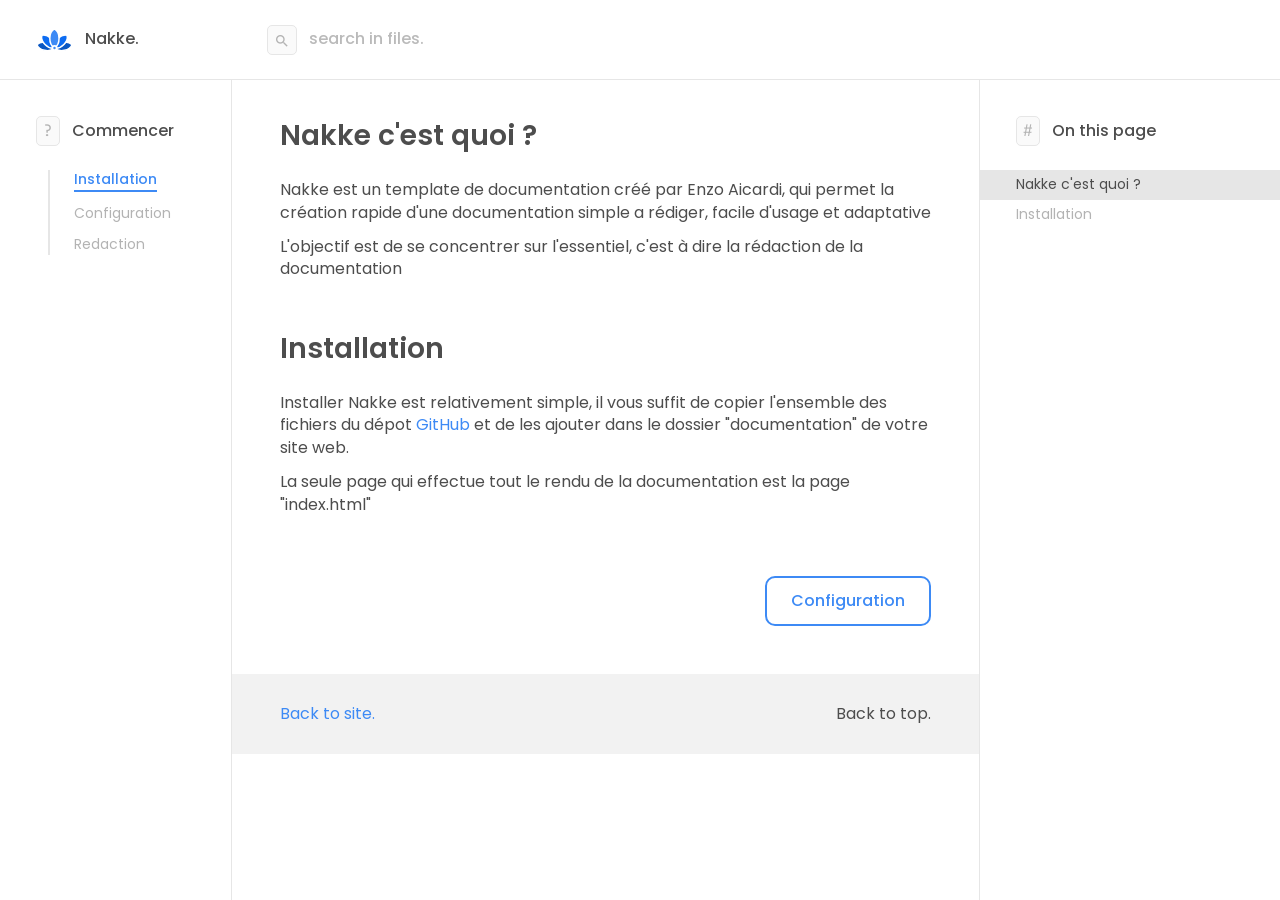
==== index.html @ d15e1415 "commit" ====
<!DOCTYPE html>

<!-- 

    The only things you have to do here is to change the <title>, the <html lang="{mylang}">
    Modify the main colors, and maybe the <footer> <a> href and <p> textContent

    You can use Ctrl (or CMD) + F "change" to find fields to modify

 -->

<html lang="fr">
<head>
    <meta charset="UTF-8">
    <meta http-equiv="X-UA-Compatible" content="IE=edge">
    <meta name="viewport" content="width=device-width, initial-scale=1.0">

    <!-- Change the title -->
    <title>Nakke, the documentation std</title>

    <link rel="icon" type="image/png" href="./favicon.png">
    <link rel="stylesheet" href="./assets/read-only/workspace.css">
    <link rel="stylesheet" href="./assets/workclass.css">
    <link rel="stylesheet" href="./assets/components.css">
    <link rel="stylesheet" href="./assets/styles.css">

    <!-- Change colors here -->
    <style>
        body{
            --change-colors-here: 0;
            /* 
            ** Main colors var - according to UI/UX standards

                --color-60p (this is the 60% main color)
                --color-30p (this is the 30% main color)
                --color-10p (this is the 10% main color)

                Color format

                    If you want your main colors adaptatives :
                        ** Replace {...} by your custom values **
                        --color-60p: hsl({myhue}, {mysaturation}, calc(var(--s) - {mybrightness} * var(--m)));

                    If you don't care about it you can use hex, rgb, ...
            
            ** Grey colors

                --hue (the hue position in css hsl())
                --saturation (the saturation percentage in css hsl())
            */
        }
    </style>

</head>
<body class="ns" style="color:transparent;">

    <!-- Don't touch anything here -->
    <small-dom>

        # Global header
        header.doc-header.mobile.mobile-flex
            div.doc-header-left
                img!.doc-site-logo [src](./logo.svg)
                p.doc-site-title "Nakke."
                
            div.doc-header-right.doc-color-mode
                span.material-icons.v "light_mode"
                span.material-icons "dark_mode"

        # Global main content
        main.doc-page

            # Sidebar navigation
            section.doc-sidebar

                header.desktop
                    img!.doc-site-logo [src](./logo.svg)
                    p.doc-site-title "Nakke."

                nav.content.ns
                    
                    
            # Main content
            section.doc-content

                header
                    div.doc-header-left
                        span.material-icons [data-core-marker] "search"
                        input [type](text) [placeholder](search in files.)

                    div.doc-header-right
                        span.material-icons.mobile "menu"

                div.content.ns


            # Summary navigation
            section.doc-summary

                header.doc-color-mode.desktop
                    span.material-icons.v "light_mode"
                    span.material-icons "dark_mode"

                nav.content.ns
                    
                    div[data-core-catname]
                        p [data-core-marker] "#"
                        p "On this page"

                    div.summary
                    

        # Global footer
        footer.doc-footer
        

    </small-dom>

<script src="./assets/read-only/workspace.js"></script>
<script src="./assets/smallDom.js"></script>
<script src="./assets/crimson.js"></script>
<script>
    smallDomReplace();
    document.body.removeAttribute('style');

    // You can change the footer text content and link but do not touch the structure
    var footer = '<footer><a href="">Back to site.</a><p>Back to top.</p></footer>';
</script>

<script src="./assets/scoreIt.js"></script>
<script src="./assets/nakke.js"></script>

</body>
</html>
---- assets/read-only/workspace.css ----
/* 
*   WORKSPACE.CSS
*   It is a file that contains a set of instructions to avoid css quirks and allow a faster and more reliable project start.
*   No edit needed !
*/

html{
    font-size: 62.5%;
    font-weight: normal;
    -webkit-tap-highlight-color: transparent;
    -webkit-text-size-adjust: 100%;
    overflow-wrap: break-word;
    --color-link: inherit;
}

body{
    font-size: 1.6rem;
    line-height: 1;
}

*,
*::before,
*::after{
    outline: none;

    min-width: 0;
    min-height: 0;

    margin: 0;
    padding: 0;

    box-sizing: border-box;

    font-weight: inherit;
    font-size: inherit;
    text-decoration: none;
}

ol,
ul,
li{
    list-style: none;
}

img{
    border-style: none;
}

table{
    border-collapse: collapse;
    border-spacing: 0;
}

a,
a:visited,
a:active{
    /* 
    *   default value is "inherit"
    *   change this value inside an element to affect (a:active:visited) color
    */
    color: var(--color-link);
}

pre,
code,
kbd,
samp {
    font-family: monospace;
    font-size: 1em;
}

pre{
    white-space: pre-wrap;
    line-height: normal;
    overflow: auto;
}

template{
    display: none;
}

.none{
    display: none !important;
}

.hidden{
    visibility: hidden !important;
}

/* input style corrections */

button,
input,
select,
textarea {
    border: none;
    background-color: transparent;

    color: inherit;
    font-family: inherit;
    font-size: inherit;
    line-height: inherit;
    letter-spacing: inherit;
    text-transform: none;
    vertical-align: middle;
}

[type="search"] {
    -webkit-appearance: textfield;
}

::-webkit-input-placeholder {
    color: inherit;
    opacity: 0.54;
}

::-webkit-inner-spin-button,
::-webkit-outer-spin-button {
    height: auto;
}

::-webkit-search-decoration {
    -webkit-appearance: none;
}

::-webkit-file-upload-button {
    -webkit-appearance: button;
    font: inherit;
}

/* no-scroll-bar class */

.ns::-webkit-scrollbar {
    display: none; /* Chrome, Safari, Opera */
}

.ns {
    -ms-overflow-style: none;  /* IE and Edge */
    scrollbar-width: none;  /* Firefox */
}

/* 

    # Flex-grid

    <container class="flex-grid row">

        <element></element>
        <element></element>
        <element></element>
        <element></element>

        <element class="empty"></element> -> n = (max element per row/col) - 1
        <element class="empty"></element>

    </container>

    # Grid

    container{
        display: grid;
        grid-template-columns: repeat(auto-fit, minmax((element-width)px, 1fr));
        grid-auto-rows: (height)px;
    }

*/

.flex-grid{
    display: flex;
    flex-wrap: wrap;
    align-content: flex-start;
}

.flex-grid.col{
    flex-direction: column;
}

    .flex-grid .empty{
        visibility: hidden !important;
        padding: 0 !important;
        border: none !important;
    }

    .flex-grid.row .empty{
        height: 0 !important;
        min-height: 0 !important;
        
        margin-top: 0 !important;
        margin-bottom: 0 !important;
    }
    
    .flex-grid.col .empty{
        width: 0 !important;
        min-width: 0 !important;

        margin-left: 0 !important;
        margin-right: 0 !important;
    }
---- assets/workclass.css ----
/* 
*   WORKSPACE.CSS
*   It's a file that contains a set of selectors to interact with your components and variables to set your defaults in the right way.
*   You should overwrite this file -> fixed values & -> variable values (--xxxx-base) !
*/

@import url("https://fonts.googleapis.com/icon?family=Material+Icons|Material+Icons+Outlined");

body{

    /* 
    *  Fixed values
    */

    /* default colors (p, h, placeholder, ...) */
    --hue: 0;
    --saturation: 0%;
    --opacity: 1;

    /*
    *  Color modes
    *  Light: s = 0% | m = -1
    *  Dark: s = between 100% and 200% | m = 1
    */
    --s: 0%;
    --m: -1;

    --color-00: hsla(var(--hue), var(--saturation), calc(var(--s) - 0% * var(--m)),   var(--opacity));
    --color-01: hsla(var(--hue), var(--saturation), calc(var(--s) - 10% * var(--m)),  var(--opacity));
    --color-02: hsla(var(--hue), var(--saturation), calc(var(--s) - 20% * var(--m)),  var(--opacity));
    --color-03: hsla(var(--hue), var(--saturation), calc(var(--s) - 30% * var(--m)),  var(--opacity));
    --color-05: hsla(var(--hue), var(--saturation), calc(var(--s) - 50% * var(--m)),  var(--opacity));
    --color-07: hsla(var(--hue), var(--saturation), calc(var(--s) - 70% * var(--m)),  var(--opacity));
    --color-08: hsla(var(--hue), var(--saturation), calc(var(--s) - 80% * var(--m)),  var(--opacity));
    --color-09: hsla(var(--hue), var(--saturation), calc(var(--s) - 90% * var(--m)),  var(--opacity));
    --color-1:  hsla(var(--hue), var(--saturation), calc(var(--s) - 100% * var(--m)), var(--opacity));
    
    /* 
    *  colors (h, background, border, ...)
    *  prefer hsla() or rgba() format with :
    *  - var(--hue) or custom hue
    *  - custom saturation
    *  - calc(var(--s) - <brightness value%> * var(--m))
    *  - var(--opacity)
    *  you can change --opacity later in elements instead of opacity property
    */
    --color-60p: hsl(var(--hue), 90%, calc(var(--s) - 60% * var(--m)));
    --color-30p: hsl(var(--hue), 90%, calc(var(--s) - 80% * var(--m)));
    --color-10p: hsl(var(--hue), 90%, calc(var(--s) - 90% * var(--m)));

    --color-true:  green;
    --color-false: red;
    --color-null:  blue;

    /* change this value inside an element to affect (a:active:visited) color  */
    --color-link: inherit;

    /* font (p, h, ...) */
    --font-default:  Arial, Helvetica, sans-serif;
    --font-mono:     monospace;
    
    --font-main:     var(--font-default);
    --font-title:    var(--font-default);

    --font-thin:     300;
    --font-regular:  400;
    --font-medium:   500;
    --font-semibold: 600;
    --font-bold:     700;

    /* minmax sizes */
    --minmax-small:  100px;
    --minmax-normal: 300px;
    --minmax-medium: 400px;
    --minmax-large:  700px;

    /* 
    *  Variable values
    */

    /* base variable for all dimensions */
    --base: 1;

    /* [variable] text font size */
    --text-base:     calc(var(--base) * 1rem);
    --text-small:    calc(var(--text-base) * 1.4);
    --text-normal:   calc(var(--text-base) * 1.6);
    --text-medium:   calc(var(--text-base) * 1.8);
    
    /* [variable] title font size */
    --title-base:    calc(var(--base) * 1rem);
    --title-h1:      calc(var(--title-base) * 2.8);
    --title-h2:      calc(var(--title-base) * 2.8);
    --title-h3:      calc(var(--title-base) * 2.4);
    --title-h4:      calc(var(--title-base) * 2);

    /* [variable] radius (border-radius, ...) */
    --radius-base:   calc(var(--base) * 1px);
    --radius-small:  calc(var(--radius-base) * 5);
    --radius-normal: calc(var(--radius-base) * 10);
    --radius-medium: calc(var(--radius-base) * 15);
    --radius-large:  calc(var(--radius-base) * 20);
    --radius-round:  50%;

    /* [variable] heights and width */
    --size-base:     calc(var(--base) * 1px);
    --size-small:    calc(var(--size-base) * 30);
    --size-normal:   calc(var(--size-base) * 50);
    --size-medium:   calc(var(--size-base) * 80);
    --size-large:    calc(var(--size-base) * 120);

    /* [variable] gaps (padding, margin, gap, ...) */
    --gap-base:      calc(var(--base) * 1px);
    --gap-small:     calc(var(--gap-base) * 5);
    --gap-normal:    calc(var(--gap-base) * 10);
    --gap-medium:    calc(var(--gap-base) * 20);
    --gap-large:     calc(var(--gap-base) * 30);
    --gap-mega:     calc(var(--gap-base) * 40);

    font-family: var(--font-default);

}

body.dark_mode{
    --s: 115%;
    --m: 1;
}

body.black_mode{
    --s: 100%;
    --m: 1;
}

body.grey_mode{
    --s: 130%;
    --m: 1;
}

/* titles & text */

*{
    /* this can affect materials-icons */
    line-height: 1.4;
}

.material-icons,
.material-icons-outlined,
.material-icons-round,
.material-icons-sharp,
.material-icons-two-one{
    line-height: normal;
}

h1, h2, h3, h4{
    font-family: var(--font-main);
}

/* 
*   components
*
*   > exemples :
*   [data-core-button]{ ... }
*   [data-core-button="2"]{ ... } variation
*   [data-core-button="3"]{ ... } variation
*/
---- assets/components.css ----
@import url('https://fonts.googleapis.com/css2?family=JetBrains+Mono:wght@400;500;600&family=Poppins:wght@400;500;600&display=swap');

body{
    --hue: 215;
    --gap-base: 1.2px;
    --minmax-small: 200px;
    --minmax-normal: 300px;

    --color-095: hsl(var(--hue), 0%, calc(var(--s) - 95% * var(--m)));
    --color-098: hsl(var(--hue), 0%, calc(var(--s) - 98% * var(--m)));

    --font-default:  "Poppins", Arial, Helvetica, sans-serif;
    --font-mono:     "JetBrains Mono", monospace;

    color: var(--color-03);
}

/* TITLES */

h1, h2, h3, h4{
    font-weight: var(--font-semibold);
    position: relative;
}

h1:hover::before,
h2:hover::before,
h3:hover::before,
h4:hover::before{
    content: "#";

    color: var(--color-30p);
    font-weight: var(--font-regular);

    position: absolute;
    left: calc(-1 * var(--size-small));
}

h1{font-size: var(--title-h1);}
h2{font-size: var(--title-h2);}
h3{font-size: var(--title-h3);}
h4{font-size: var(--title-h4);}

h5{
    font-size: var(--text-small);
    font-weight: var(--font-medium);
}

/* BUTTONS AND MARKER */

[data-core-button]{
    cursor: pointer;
    display: flex;
    align-items: center;
    justify-content: center;

    height: var(--size-normal);
    padding: 0 var(--gap-medium);

    color: var(--color-1);
    --color-link: var(--color-1);
    font-size: var(--text-normal);
    font-weight: var(--font-medium);

    background-color: var(--color-60p);
    border-radius: var(--radius-normal);
}

[data-core-button="border"]{
    color: var(--color-60p);
    --color-link: var(--color-60p);

    border: 2px solid var(--color-60p);
    background-color: transparent;
}

[data-core-marker]{
    display: inline-block;
    height: var(--size-small);
    padding: 0 var(--gap-small);
    
    line-height: calc(var(--size-small) - 2px);
    font-family: var(--font-mono);
    font-size: var(--text-normal);
    font-weight: var(--font-regular);
    color: var(--color-07);

    border: 1px solid var(--color-09);
    border-radius: var(--radius-small);
    background-color: var(--color-098);
}

[data-core-marker].material-icons{
    line-height: var(--size-small);
    font-family: 'Material Icons';
}

[data-core-marker="code"]{
    color: var(--color-30p);
}

/* CATEGORIES */

[data-core-catname]{
    display: flex;
    align-items: center;
    gap: var(--gap-normal);

    font-weight: var(--font-medium);
}

/* CODEBOX AND BLOCK */

.doc-code-box{
    max-width: 100%;
    padding: 0;
    border-radius: var(--radius-normal);
    border: 1px solid var(--color-07);

    overflow: hidden;
}

    .doc-code-box header{
        display: flex;
        align-items: center;
        gap: var(--gap-normal);

        height: var(--size-normal);
        padding: 0 var(--gap-normal);

        border-bottom: 1px solid var(--color-07);
    }

        .doc-code-box header > *{
            flex: none;
        }
        .doc-code-box header > h5{
            flex: 1 1 auto;
        }

        .doc-code-box > header span{
            user-select: none;
            cursor: pointer;
            position: relative;
        }
        .doc-code-box > header span.v{
            color: var(--color-60p);
        }

/* code box */

.doc-box{
    width: 100%;
    display: flex;
    align-items: stretch;
}

    .doc-box > *{
        width: 100px;
    }

.doc-table{
    flex: 1 1 auto;
    height: auto;
    
    display: flex;
    align-items: stretch;
}

    .doc-table > *{
        padding: var(--gap-normal) 0;
    }

.doc-table-col1{
    user-select: none;
    flex: none;
    width: 60px;

    border-collapse: collapse;
    table-layout: fixed;
    background-color: var(--color-09);
}

.doc-table-col2{
    cursor: text;
    flex: 1 1 auto;
    overflow-x: auto;
    overflow-y: hidden;

    background-color: var(--color-098);
}

    .doc-table-col-block{
        display: flex;
        flex-direction: column;
        align-items: stretch;

        width: max-content;
        min-width: 100%;
    }

    .doc-table p{
        flex: none;
        display: flex;
        align-items: center;

        height: var(--size-small);
        padding: 0 var(--gap-medium);

        font-weight: var(--font-medium);
        font-family: var(--font-mono);
        font-size: var(--text-small);
    }
    
    .doc-table-col1 p{
        display: flex;
        justify-content: flex-end;
    }
    .doc-table-col2 p{
        overflow: hidden;
        white-space: pre;
        color: var(--color-60p);
        font-weight: var(--font-regular);
    }

    .doc-table-col2 p:hover{
        background-color: var(--color-095);
    }
    

.doc-code-box .doc-code-test{
    flex: 0.5 1 auto;
    width: 100px;

    border-left: 1px solid var(--color-07);
    overflow: hidden;
}
---- assets/styles.css ----
/* body */
body{
    height: 100vh;
    width: 100%;

    display: flex;
    flex-direction: column;

    background-color: var(--color-1);
}

    body > *{
        flex: none;
    }

.mobile{
    display: none !important;
}

/* Medias Queries */

@media screen and (max-width: 1200px) {
    body{
        --gap-base: 1px;
    }
}

@media screen and (max-width: 1000px) {
    section.doc-content .content{
        border-left: none;
        border-right: none;
    }

    body .doc-sidebar{
        --width: 52vw;
        left: calc(-1* var(--width));
        border-right: 1px solid var(--color-09);
    }
    body .doc-summary{
        --width: 48vw;
        right: calc(-1* var(--width));
        border-left: 1px solid var(--color-09);
    }

    body .doc-summary,
    body .doc-sidebar{
        --top: var(--size-medium);
        position: absolute;
        top: var(--top);
        z-index: 10;

        height: calc(100vh - var(--top));
        width: var(--width);
        min-width: var(--width);
        max-width: var(--width);

        background-color: var(--color-1);
        transition: left 600ms cubic-bezier(0.215, 0.61, 0.355, 1), right 600ms cubic-bezier(0.215, 0.61, 0.355, 1);
    }

    .desktop{
        display: none !important;
    }
    .mobile{
        display: block !important;
    }
    .mobile-flex{
        display: flex !important;
    }
}

@media screen and (max-width: 600px),
       screen and (max-height: 600px) {
    body{
        --size-base: 0.7px;
        --size-small: 30px;
        --size-normal: 50px;
        --title-base: 0.8rem;
    }
}

@media screen and (max-height: 400px) {
    body{
        --size-base: 0.6px;
    }
}

@media screen and (max-width: 450px) {
    body{
        --gap-small: 6px;
        --gap-normal: 10px;
        --gap-base: 0.6px;
    }
}


/* body header and footer */
body > header{
    width: 100%;
    height: var(--size-medium);
    padding: 0 var(--gap-large);

    border-bottom: 1px solid var(--color-09);

    display: flex;
    align-items: center;
    justify-content: space-between;
}

    body > header > *{
        flex: none;
        display: flex;
        align-items: center;
        gap: var(--gap-normal);
    }

    .doc-site-title{
        font-weight: var(--font-medium);
    }

    .doc-site-logo{
        height: 24px;
    }

    .doc-color-mode span{
        cursor: pointer;
    }

    .dark_mode .doc-color-mode span:last-child,
    .doc-color-mode span:first-child{
        color: var(--color-60p);
    }

    .dark_mode .doc-color-mode span:first-child{
        color: var(--color-03);
    }

body > footer{
    height: 0;
}

/* main content */

main.doc-page{
    position: relative;
    flex: 1 1 auto;
    width: 100%;

    display: flex;
    flex-direction: row;

    --border: 1px solid var(--color-09);
    overflow: hidden;
}

    .doc-page > *{
        flex: none;
        height: 100%;
        min-width: var(--minmax-small);

        display: flex;
        flex-direction: column;
        align-items: stretch;
        overflow: hidden;
    }

        .doc-page > * > header{
            height: var(--size-medium);
            padding: 0 var(--gap-large);

            display: flex;
            align-items: center;
            gap: var(--gap-normal);

            border-bottom: var(--border);
        }

        .doc-page > * > header img{
            height: 24px;
        }

        .doc-page > * > *{
            flex: none;
        }

        .doc-page > * > .content{
            flex: 1 1 auto;
            height: 100%;
            padding: var(--gap-large) 0;

            overflow: auto;
        }

            .doc-page > * > .content > *{
                flex: 1 1 auto;
                margin-left: var(--gap-large);
                margin-right: var(--gap-large);
            }

    /* sidebar */

    .doc-sidebar{
        max-width: var(--minmax-normal);
    }

        .doc-sidebar .content{
            display: flex;
            flex-direction: column;
            gap: var(--gap-large);
        }

            .doc-sidebar .content > *{
                flex: none;
            }

            .cat-content{
                cursor: pointer;

                display: flex;
                flex-direction: column;
                gap: var(--gap-normal);

                margin-left: var(--gap-normal);
                margin-top: var(--gap-medium);
                border-left: 2px solid var(--color-09);

                padding: 0 var(--gap-medium);

                font-size: var(--text-small);
                --color-link: var(--color-07);
            }

                .cat-content a{
                    width: auto;
                    max-width: max-content;
                }

                .cat-content a:hover{
                    --color-link: var(--color-30p);
                }

                .cat-content a.v{
                    --color-link: var(--color-60p);
                    font-weight: var(--font-medium);
                    border-bottom: 2px solid var(--color-60p);
                }

    /* content */

    .doc-content{
        flex: 1 1 auto;
    }

    .doc-content > header{
        justify-content: space-between;
    }

        .doc-content > header span{
            cursor: pointer;
        }

        .doc-content > header > div{
            flex: none;
            display: flex;
            align-items: center;
            gap: var(--gap-normal);
        }

        .doc-content > header .doc-header-left{
            flex: 1 1 auto;
        }

        .doc-content > header input{
            flex: 1 1 auto;
        }

            .doc-content > header input::placeholder{
                font-weight: var(--font-medium);
                color: var(--color-05);
            }

        .doc-content .content{
            border-left: var(--border);
            border-right: var(--border);
            padding-bottom: 0;

            display: flex;
            flex-direction: column;
            gap: var(--gap-normal);
        }

            .doc-content .content > *{
                flex: none;
                margin-left: var(--gap-mega);
                margin-right: var(--gap-mega);
            }

                .doc-content .doc-code-box{
                    margin-top: var(--gap-normal);
                    margin-bottom: var(--gap-normal);
                }
                
                .doc-content h1 {margin-bottom: var(--gap-normal);}
                .doc-content h2,
                .doc-content h3,
                .doc-content h4
                {
                    margin-top: var(--gap-large);
                    margin-bottom: var(--gap-normal);
                }

                .doc-content a{
                    --color-link: var(--color-60p);
                }

        .doc-content ul li,
        .doc-content ol li{
            list-style-position: inside;
            list-style-type: disc;
        }

        .doc-content ul ul,
        .doc-content ul ol,
        .doc-content ol ul,
        .doc-content ol ol{
            padding-left: var(--gap-medium);
        }

        .doc-content .content img{
            margin-top: var(--gap-medium);
            margin-bottom: var(--gap-medium);

            /* width: max-content; */
            max-width: calc(100% - var(--gap-mega) * 2);
            max-height: calc(var(--size-large) * 5);

            border-radius: var(--radius-small);
        }

    .doc-content-nav{
        display: flex;
        justify-content: space-between;
        align-items: center;

        margin-top: var(--gap-mega);
    }

        .doc-content-nav [data-core-button]{
            --color-link: var(--color-1);
        }
        .doc-content-nav [data-core-button="border"]{
            --color-link: var(--color-60p);
        }

    .doc-content .content > footer{
        display: flex;
        justify-content: space-between;
        align-items: center;

        height: var(--size-medium);
        margin: 0;
        margin-top: var(--gap-large);
        padding: 0 var(--gap-mega);

        background-color: var(--color-095);
    }

        .doc-content .content > footer > *{
            cursor: pointer;
        }

    .doc-content .content > [data-align="left"]{ align-self: flex-start; }
    .doc-content .content > [data-align="center"]{ align-self: center; }
    .doc-content .content > [data-align="right"]{ align-self: flex-end; }

    /* search */

    .doc-content .doc-search{
        cursor: pointer;
        display: flex;
        flex-direction: column;
        gap: var(--gap-normal);
        margin-top: var(--gap-medium);
    }

        .doc-search:hover .doc-search-desc{
            background-color: var(--color-095);
        }

        .doc-content .doc-search header{
            display: flex;
            align-items: center;
            gap: var(--gap-normal);
            padding: 0 var(--gap-normal);
        }

            .doc-search header h5{
                font-size: var(--font-normal);
                font-weight: var(--font-semibold);
            }

        .doc-content .doc-search-desc{
            padding: var(--gap-normal);
            max-width: var(--minmax-medium);
            border-radius: var(--radius-normal);
            border: 1px solid var(--color-07);
        }

        .doc-search mark{
            padding: 0 var(--gap-small);
            background-color: var(--color-10p);
            color: inherit;
        }

    /* summary */

    .doc-summary{
        max-width: var(--minmax-normal);
    }

        .doc-summary > header{
            justify-content: flex-end;
        }

        .doc-summary .summary{
            user-select: none;
            cursor: pointer;
            display: flex;
            flex-direction: column;

            margin: 0;
            margin-top: var(--gap-medium);
        }

            .doc-summary .summary > *{
                flex: none;
            }

            .doc-summary a{
                display: flex;
                align-items: center;

                min-height: var(--size-small);
                padding: 0 var(--gap-large);
                font-size: var(--text-small);
                --color-link: var(--color-07);
            }

            .doc-summary a:hover{
                background-color: var(--color-095);
            }

            .doc-summary a.v{
                --color-link: var(--color-03);
                background-color: var(--color-09);
                /* font-weight: var(--font-medium); */
            }

            .doc-summary .h3{
                padding-left: calc(var(--gap-large) + var(--gap-normal));
            }
            .doc-summary .h4{
                padding-left: calc(var(--gap-large) + var(--gap-normal) * 2);
            }
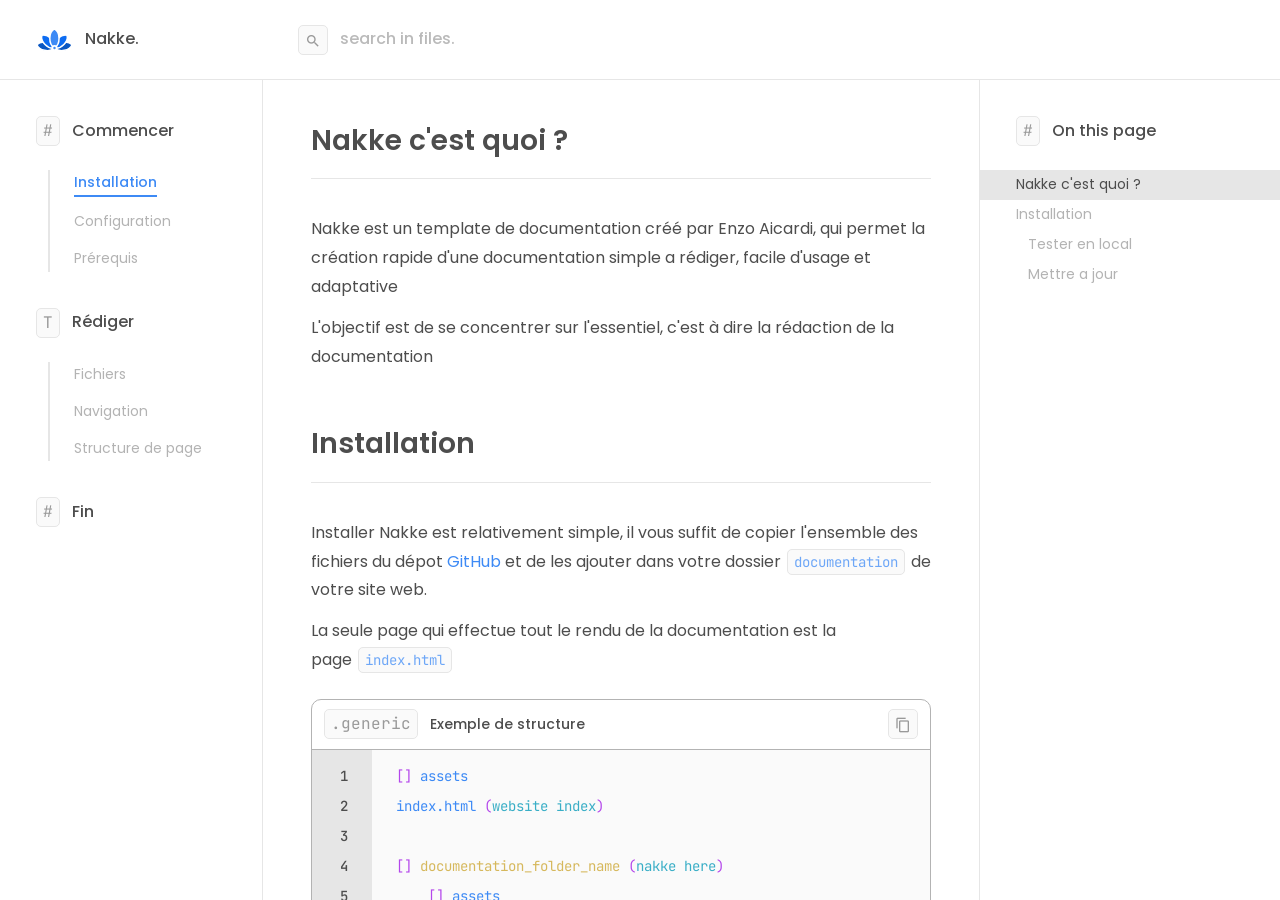
==== commit ba31542e: "documentation remplie" ====
--- a/index.html
+++ b/index.html
@@ -5,7 +5,7 @@
     The only things you have to do here is to change the <title>, the <html lang="{mylang}">
     Modify the main colors, and maybe the <footer> <a> href and <p> textContent
 
-    You can use Ctrl (or CMD) + F "change" to find fields to modify
+    You can use Ctrl (or CMD) + F "change" to find fields to modify 
 
  -->
 
@@ -23,6 +23,7 @@
     <link rel="stylesheet" href="./assets/workclass.css">
     <link rel="stylesheet" href="./assets/components.css">
     <link rel="stylesheet" href="./assets/styles.css">
+    <link rel="stylesheet" href="./assets/code.css">
 
     <!-- Change colors here -->
     <style>
@@ -57,8 +58,10 @@
     <!-- Don't touch anything here -->
     <small-dom>
 
+        div.doc-loader [data-load](0)
+
         # Global header
-        header.doc-header.mobile.mobile-flex
+        header.doc-header.mobile.mobile-flex [translate](no)
             div.doc-header-left
                 img!.doc-site-logo [src](./logo.svg)
                 p.doc-site-title "Nakke."
@@ -73,7 +76,7 @@
             # Sidebar navigation
             section.doc-sidebar
 
-                header.desktop
+                header.desktop [translate](no)
                     img!.doc-site-logo [src](./logo.svg)
                     p.doc-site-title "Nakke."
 
@@ -85,7 +88,7 @@
 
                 header
                     div.doc-header-left
-                        span.material-icons [data-core-marker] "search"
+                        code.material-icons [data-core-marker] "search"
                         input [type](text) [placeholder](search in files.)
 
                     div.doc-header-right
@@ -97,7 +100,7 @@
             # Summary navigation
             section.doc-summary
 
-                header.doc-color-mode.desktop
+                header.doc-color-mode.desktop [translate](no)
                     span.material-icons.v "light_mode"
                     span.material-icons "dark_mode"
 
@@ -117,8 +120,8 @@
     </small-dom>
 
 <script src="./assets/read-only/workspace.js"></script>
-<script src="./assets/smallDom.js"></script>
-<script src="./assets/crimson.js"></script>
+<script src="./assets/read-only/smallDom.js"></script>
+<script src="./assets/read-only/crimson.js"></script>
 <script>
     smallDomReplace();
     document.body.removeAttribute('style');
@@ -127,8 +130,8 @@
     var footer = '<footer><a href="">Back to site.</a><p>Back to top.</p></footer>';
 </script>
 
-<script src="./assets/scoreIt.js"></script>
-<script src="./assets/nakke.js"></script>
+<script src="./assets/read-only/scoreIt.js"></script>
+<script src="./assets/read-only/nakke.js"></script>
 
 </body>
 </html>
--- a/assets/workclass.css
+++ b/assets/workclass.css
@@ -30,6 +30,7 @@
     --color-02: hsla(var(--hue), var(--saturation), calc(var(--s) - 20% * var(--m)),  var(--opacity));
     --color-03: hsla(var(--hue), var(--saturation), calc(var(--s) - 30% * var(--m)),  var(--opacity));
     --color-05: hsla(var(--hue), var(--saturation), calc(var(--s) - 50% * var(--m)),  var(--opacity));
+    --color-06: hsla(var(--hue), var(--saturation), calc(var(--s) - 60% * var(--m)),  var(--opacity));
     --color-07: hsla(var(--hue), var(--saturation), calc(var(--s) - 70% * var(--m)),  var(--opacity));
     --color-08: hsla(var(--hue), var(--saturation), calc(var(--s) - 80% * var(--m)),  var(--opacity));
     --color-09: hsla(var(--hue), var(--saturation), calc(var(--s) - 90% * var(--m)),  var(--opacity));
@@ -45,8 +46,8 @@
     *  you can change --opacity later in elements instead of opacity property
     */
     --color-60p: hsl(var(--hue), 90%, calc(var(--s) - 60% * var(--m)));
-    --color-30p: hsl(var(--hue), 90%, calc(var(--s) - 80% * var(--m)));
-    --color-10p: hsl(var(--hue), 90%, calc(var(--s) - 90% * var(--m)));
+    --color-30p: hsl(var(--hue), 90%, calc(var(--s) - 70% * var(--m)));
+    --color-10p: hsl(var(--hue), 90%, calc(var(--s) - 80% * var(--m)));
 
     --color-true:  green;
     --color-false: red;
@@ -140,7 +141,7 @@
 
 *{
     /* this can affect materials-icons */
-    line-height: 1.4;
+    line-height: 1.8;
 }
 
 .material-icons,
--- a/assets/components.css
+++ b/assets/components.css
@@ -20,6 +20,8 @@
 h1, h2, h3, h4{
     font-weight: var(--font-semibold);
     position: relative;
+    border-bottom: 1px solid var(--color-09);
+    margin-bottom: var(--gap-medium);
 }
 
 h1:hover::before,
@@ -45,6 +47,38 @@
     font-weight: var(--font-medium);
 }
 
+/* LOADERS */
+
+.doc-loader{
+    position: absolute;
+    top: 0; left: 0;
+    height: 3px;
+    width: 0vw;
+
+    background-color: var(--color-60p);
+}
+
+.doc-loader[data-load="0"]{
+    width: 0vw;
+    height: 3px;
+    opacity: 1;
+    transition: width 0ms, opacity 0ms;
+}
+
+.doc-loader[data-load="50"]{
+    width: 50vw;
+    height: 3px;
+    opacity: 1;
+    transition: width 300ms ease, opacity 0ms;
+}
+
+.doc-loader[data-load="100"]{
+    width: 100vw;
+    height: 0px;
+    opacity: 0;
+    transition: width 300ms ease, opacity 200ms linear 300ms, height 0ms linear 500ms;
+}
+
 /* BUTTONS AND MARKER */
 
 [data-core-button]{
@@ -82,7 +116,7 @@
     font-family: var(--font-mono);
     font-size: var(--text-normal);
     font-weight: var(--font-regular);
-    color: var(--color-07);
+    color: var(--color-06);
 
     border: 1px solid var(--color-09);
     border-radius: var(--radius-small);
@@ -96,6 +130,12 @@
 
 [data-core-marker="code"]{
     color: var(--color-30p);
+    display: inline;
+    margin: 0 var(--gap-small);
+    padding: calc(var(--gap-small) / 2) var(--gap-small);
+    
+    line-height: 1.8;
+    font-size: var(--text-small);
 }
 
 /* CATEGORIES */
--- a/assets/styles.css
+++ b/assets/styles.css
@@ -44,12 +44,13 @@
 
     body .doc-summary,
     body .doc-sidebar{
+        flex: none;
         --top: var(--size-medium);
         position: absolute;
         top: var(--top);
         z-index: 10;
 
-        height: calc(100vh - var(--top));
+        height: calc(100% - var(--top));
         width: var(--width);
         min-width: var(--width);
         max-width: var(--width);
@@ -289,6 +290,13 @@
             gap: var(--gap-normal);
         }
 
+            .doc-content .content i{
+                font-style: italic;
+            }
+            .doc-content .content b{
+                font-weight: var(--font-semibold);
+            }
+
             .doc-content .content > *{
                 flex: none;
                 margin-left: var(--gap-mega);
@@ -300,30 +308,61 @@
                     margin-bottom: var(--gap-normal);
                 }
                 
-                .doc-content h1 {margin-bottom: var(--gap-normal);}
+                .doc-content h1,
                 .doc-content h2,
                 .doc-content h3,
                 .doc-content h4
                 {
                     margin-top: var(--gap-large);
-                    margin-bottom: var(--gap-normal);
+                    padding-bottom: var(--gap-normal);
                 }
+                .doc-content h1 {margin-top: 0;}
 
                 .doc-content a{
+                    cursor: pointer;
                     --color-link: var(--color-60p);
                 }
 
+        .doc-content ul,
+        .doc-content ol{
+            display: flex;
+            flex-direction: column;
+            gap: var(--gap-small);
+            margin-top: var(--gap-normal);
+            margin-bottom: var(--gap-normal);
+        }   
+
         .doc-content ul li,
         .doc-content ol li{
-            list-style-position: inside;
-            list-style-type: disc;
+            color: var(--color-05);
+            padding-left: var(--gap-normal);
+            list-style: none;
+        }
+
+        .doc-content ol > li::before{
+            content: "\203A";
+        }
+        .doc-content ul > li::before{
+            content: "\2022";
+        }
+
+        .doc-content ul li::before,
+        .doc-content ol li::before{
+            display: block;
+            float: left;
+            height: 100%;
+            margin-right: var(--gap-medium);
+
+            color: var(--color-03);
+            font-size: var(--text-normal);
+            font-weight: var(--font-semibold);
         }
 
         .doc-content ul ul,
         .doc-content ul ol,
         .doc-content ol ul,
         .doc-content ol ol{
-            padding-left: var(--gap-medium);
+            padding-left: var(--gap-large);
         }
 
         .doc-content .content img{
--- a/assets/code.css
+++ b/assets/code.css
@@ -0,0 +1,79 @@
+
+body{
+
+    --code-tag: hsl(0, 70%, 60%);
+    --code-attribute: hsl(280, 60%, 60%);
+    --code-class: hsl(65, 60%, 50%);
+    --code-keyword: hsl(280, 80%, 60%);
+    --code-string: hsl(30, 70%, 60%);
+
+    --code-comment: var(--color-07);
+    --code-regex: hsl(130, 60%, 50%);
+
+    --code-function: hsl(45, 60%, 60%);
+    --code-declaration: hsl(190, 55%, 50%);
+
+}
+
+[data-language]{
+    white-space: pre;
+}
+[data-language] > span{
+    white-space: pre;
+}
+
+/* Colors apply */
+
+[data-language] .tag{
+    color: var(--code-tag);
+}
+
+    [data-language] .tag > *{
+        color: var(--code-tag);
+    }
+
+[data-language] .keyword{
+    color: var(--code-keyword);
+}
+[data-language] .attribute{
+    color: var(--code-attribute);
+}
+[data-language] .class{
+    color: var(--code-class);
+}
+
+[data-language] .function{
+    color: var(--code-function);
+}
+    [data-language] .function > *{
+        color: var(--code-function);
+    }
+
+[data-language] .regex{
+    color: var(--code-regex);
+}
+
+[data-language] .comment{
+    font-style: italic;
+    color: var(--code-comment);
+}
+
+[data-language] .declaration{
+    color: var(--code-declaration);
+}
+
+    [data-language] .declaration > *{
+        color: var(--code-declaration);
+    }
+
+    [data-language] .declaration > .comment{
+        color: var(--code-comment);
+    }
+
+[data-language] .string{
+    color: var(--code-string);
+}
+    [data-language] .string > *{
+        color: var(--code-string);
+    }
+    
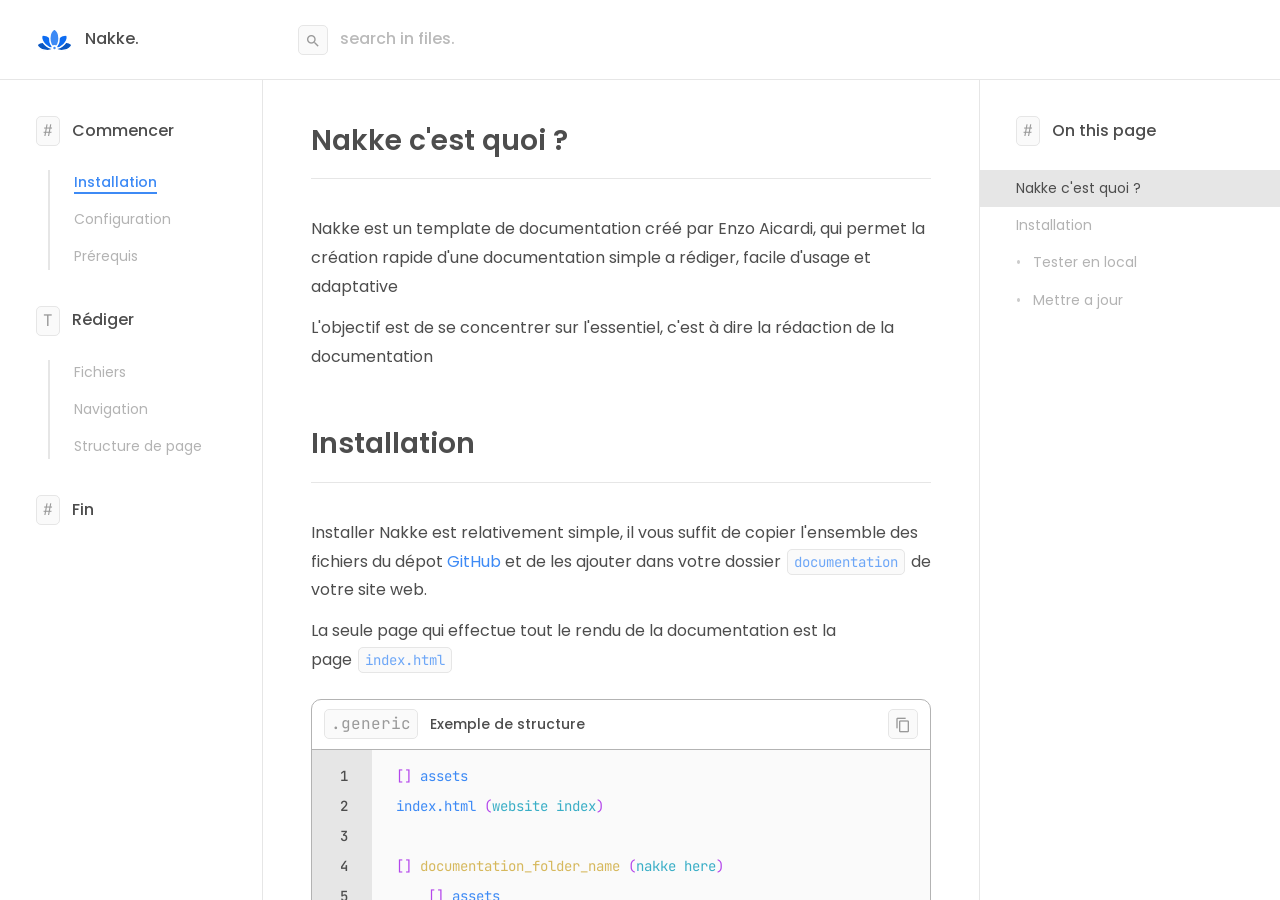
==== commit f74765a4: "some changes on style and nakkejs" ====
--- a/index.html
+++ b/index.html
@@ -1,13 +1,9 @@
 <!DOCTYPE html>
 
 <!-- 
-
-    The only things you have to do here is to change the <title>, the <html lang="{mylang}">
-    Modify the main colors, and maybe the <footer> <a> href and <p> textContent
-
+    change : <title> | <html lang="?"> | header > title | colors | footer > a[href]
     You can use Ctrl (or CMD) + F "change" to find fields to modify 
-
- -->
+-->
 
 <html lang="fr">
 <head>
@@ -29,25 +25,18 @@
     <style>
         body{
             --change-colors-here: 0;
-            /* 
-            ** Main colors var - according to UI/UX standards
-
+            /** Main colors var - according to UI/UX standards
                 --color-60p (this is the 60% main color)
                 --color-30p (this is the 30% main color)
                 --color-10p (this is the 10% main color)
-
-                Color format
-
-                    If you want your main colors adaptatives :
-                        ** Replace {...} by your custom values **
-                        --color-60p: hsl({myhue}, {mysaturation}, calc(var(--s) - {mybrightness} * var(--m)));
-
-                    If you don't care about it you can use hex, rgb, ...
             
             ** Grey colors
-
                 --hue (the hue position in css hsl())
                 --saturation (the saturation percentage in css hsl())
+
+            ** CodeBox colors
+                --code-hue (the hue position added to all code colors)
+                --code-text (base text code color, default: var(--color-60p))
             */
         }
     </style>
@@ -55,15 +44,17 @@
 </head>
 <body class="ns" style="color:transparent;">
 
-    <!-- Don't touch anything here -->
     <small-dom>
 
+        # Change version (only one dot)
+        div.doc-version "0.1"
         div.doc-loader [data-load](0)
 
         # Global header
         header.doc-header.mobile.mobile-flex [translate](no)
             div.doc-header-left
                 img!.doc-site-logo [src](./logo.svg)
+                # Change header title here (1/2)
                 p.doc-site-title "Nakke."
                 
             div.doc-header-right.doc-color-mode
@@ -78,6 +69,7 @@
 
                 header.desktop [translate](no)
                     img!.doc-site-logo [src](./logo.svg)
+                    # Change header title here (2/2)
                     p.doc-site-title "Nakke."
 
                 nav.content.ns
--- a/assets/components.css
+++ b/assets/components.css
@@ -12,7 +12,24 @@
     --font-default:  "Poppins", Arial, Helvetica, sans-serif;
     --font-mono:     "JetBrains Mono", monospace;
 
+    scrollbar-width: thin;
+    scrollbar-color: var(--color-07) var(--color-09);
+
     color: var(--color-03);
+}
+
+::-webkit-scrollbar {
+    width: auto;
+    height: calc(var(--size-small) / 5);
+}
+
+::-webkit-scrollbar-track {
+    background: var(--color-09);
+}
+
+::-webkit-scrollbar-thumb {
+    background-color: var(--color-07);
+    border-radius: var(--radius-small);
 }
 
 /* TITLES */
@@ -47,6 +64,41 @@
     font-weight: var(--font-medium);
 }
 
+.doc-version{
+    display: none;
+}
+
+.version-block{
+    display: flex;
+    align-items: center;
+    gap: var(--gap-small);
+}
+
+.doc-content .version-block{
+    gap: var(--gap-normal);
+}
+
+.version-marker{
+    flex: none;
+    padding: 0 var(--gap-small);
+
+    line-height: inherit;
+    color: var(--color-30p);
+    font-size: var(--text-small);
+    font-weight: var(--font-regular);
+
+    border-radius: var(--radius-small);
+    background-color: var(--color-095);
+}
+
+.version-marker.new{
+    color: var(--color-true);
+}
+
+.version-marker.dep{
+    color: var(--color-false);
+}
+
 /* LOADERS */
 
 .doc-loader{
@@ -58,11 +110,21 @@
     background-color: var(--color-60p);
 }
 
+@keyframes load {
+    0%{
+        width: 0vw;
+    }
+    100%{
+        width: 20vw;
+    }
+}
+
 .doc-loader[data-load="0"]{
     width: 0vw;
     height: 3px;
     opacity: 1;
     transition: width 0ms, opacity 0ms;
+    animation: load 2000ms ease forwards;
 }
 
 .doc-loader[data-load="50"]{
@@ -137,6 +199,17 @@
     line-height: 1.8;
     font-size: var(--text-small);
 }
+
+    table [data-core-marker="code"]{
+        display: inline-block;
+        min-height: var(--size-small);
+        height: auto;
+
+        margin: 0;
+        padding: 0 var(--gap-small);
+        
+        line-height: var(--size-small);
+    }
 
 /* CATEGORIES */
 
@@ -206,14 +279,11 @@
     align-items: stretch;
 }
 
-    .doc-table > *{
-        padding: var(--gap-normal) 0;
-    }
-
 .doc-table-col1{
     user-select: none;
     flex: none;
     width: 60px;
+    padding: var(--gap-normal) 0;
 
     border-collapse: collapse;
     table-layout: fixed;
@@ -221,7 +291,7 @@
 }
 
 .doc-table-col2{
-    cursor: text;
+    cursor: pointer;
     flex: 1 1 auto;
     overflow-x: auto;
     overflow-y: hidden;
@@ -230,12 +300,14 @@
 }
 
     .doc-table-col-block{
+        cursor: text;
         display: flex;
         flex-direction: column;
         align-items: stretch;
 
         width: max-content;
         min-width: 100%;
+        padding: var(--gap-normal) 0;
     }
 
     .doc-table p{
@@ -258,7 +330,6 @@
     .doc-table-col2 p{
         overflow: hidden;
         white-space: pre;
-        color: var(--color-60p);
         font-weight: var(--font-regular);
     }
 
--- a/assets/styles.css
+++ b/assets/styles.css
@@ -372,8 +372,40 @@
             /* width: max-content; */
             max-width: calc(100% - var(--gap-mega) * 2);
             max-height: calc(var(--size-large) * 5);
+            width: auto;
+            height: auto;
 
             border-radius: var(--radius-small);
+        }
+
+    .doc-table-container{
+        margin: var(--gap-medium) 0;
+        max-width: calc(100% - var(--gap-mega) * 2);
+        overflow: auto;
+    }
+
+    .doc-content table{
+        table-layout: fixed;
+        border-collapse: collapse;
+
+        width: max-content;
+        border-radius: var(--radius-small);
+    }
+
+        .doc-content table td{
+            max-width: calc(var(--size-large) * 3);
+            padding: var(--gap-small) var(--gap-normal);
+
+            word-wrap: break-word;
+            vertical-align: top;
+            font-size: var(--text-normal);
+
+            border: 1px solid var(--color-09);
+        }
+
+        .doc-content table thead td{
+            font-weight: var(--font-medium);
+            background-color: var(--color-095);
         }
 
     .doc-content-nav{
@@ -408,9 +440,9 @@
             cursor: pointer;
         }
 
-    .doc-content .content > [data-align="left"]{ align-self: flex-start; }
-    .doc-content .content > [data-align="center"]{ align-self: center; }
-    .doc-content .content > [data-align="right"]{ align-self: flex-end; }
+    .doc-content .content > [data-flex="left"]{ align-self: flex-start; }
+    .doc-content .content > [data-flex="center"]{ align-self: center; }
+    .doc-content .content > [data-flex="right"]{ align-self: flex-end; }
 
     /* search */
 
@@ -477,10 +509,10 @@
 
             .doc-summary a{
                 display: flex;
-                align-items: center;
-
-                min-height: var(--size-small);
-                padding: 0 var(--gap-large);
+                align-items: flex-start;
+
+                /* min-height: var(--size-small); */
+                padding: var(--gap-small) var(--gap-large);
                 font-size: var(--text-small);
                 --color-link: var(--color-07);
             }
@@ -494,10 +526,16 @@
                 background-color: var(--color-09);
                 /* font-weight: var(--font-medium); */
             }
-
-            .doc-summary .h3{
-                padding-left: calc(var(--gap-large) + var(--gap-normal));
-            }
-            .doc-summary .h4{
-                padding-left: calc(var(--gap-large) + var(--gap-normal) * 2);
-            }+                .doc-summary .h3::before,
+                .doc-summary .h4::before{
+                    content: "\2022";
+                    color: var(--color-08);
+                    margin-right: var(--gap-normal);
+                    margin-left: 0;
+                }
+
+                .doc-summary .h4::before{
+                    content: "\203A";
+                    font-weight: var(--font-semibold);
+                    margin-left: var(--gap-medium);
+                }
--- a/assets/code.css
+++ b/assets/code.css
@@ -1,18 +1,27 @@
 
 body{
 
-    --code-tag: hsl(0, 70%, 60%);
-    --code-attribute: hsl(280, 60%, 60%);
-    --code-class: hsl(65, 60%, 50%);
-    --code-keyword: hsl(280, 80%, 60%);
-    --code-string: hsl(30, 70%, 60%);
+    --code-hue: 0;
+
+    --code-text: var(--color-60p);
+    
+    --code-tag: hsl(calc(var(--code-hue) + 0), 70%, 60%);
+    --code-attribute: hsl(calc(var(--code-hue) + 280), 60%, 60%);
+    --code-class: hsl(calc(var(--code-hue) + 65), 60%, 50%);
+    --code-keyword: hsl(calc(var(--code-hue) + 280), 80%, 60%);
+    --code-string: hsl(calc(var(--code-hue) + 30), 70%, 60%);
 
     --code-comment: var(--color-07);
-    --code-regex: hsl(130, 60%, 50%);
+    --code-regex: hsl(calc(var(--code-hue) + 30), 60%, 50%);
 
-    --code-function: hsl(45, 60%, 60%);
-    --code-declaration: hsl(190, 55%, 50%);
+    --code-function: hsl(calc(var(--code-hue) + 45), 60%, 60%);
+    --code-declaration: hsl(calc(var(--code-hue) + 190), 55%, 50%);
 
+}
+
+/* overwrite default code color */
+.doc-table-col2 p{
+    color: var(--code-text);
 }
 
 [data-language]{
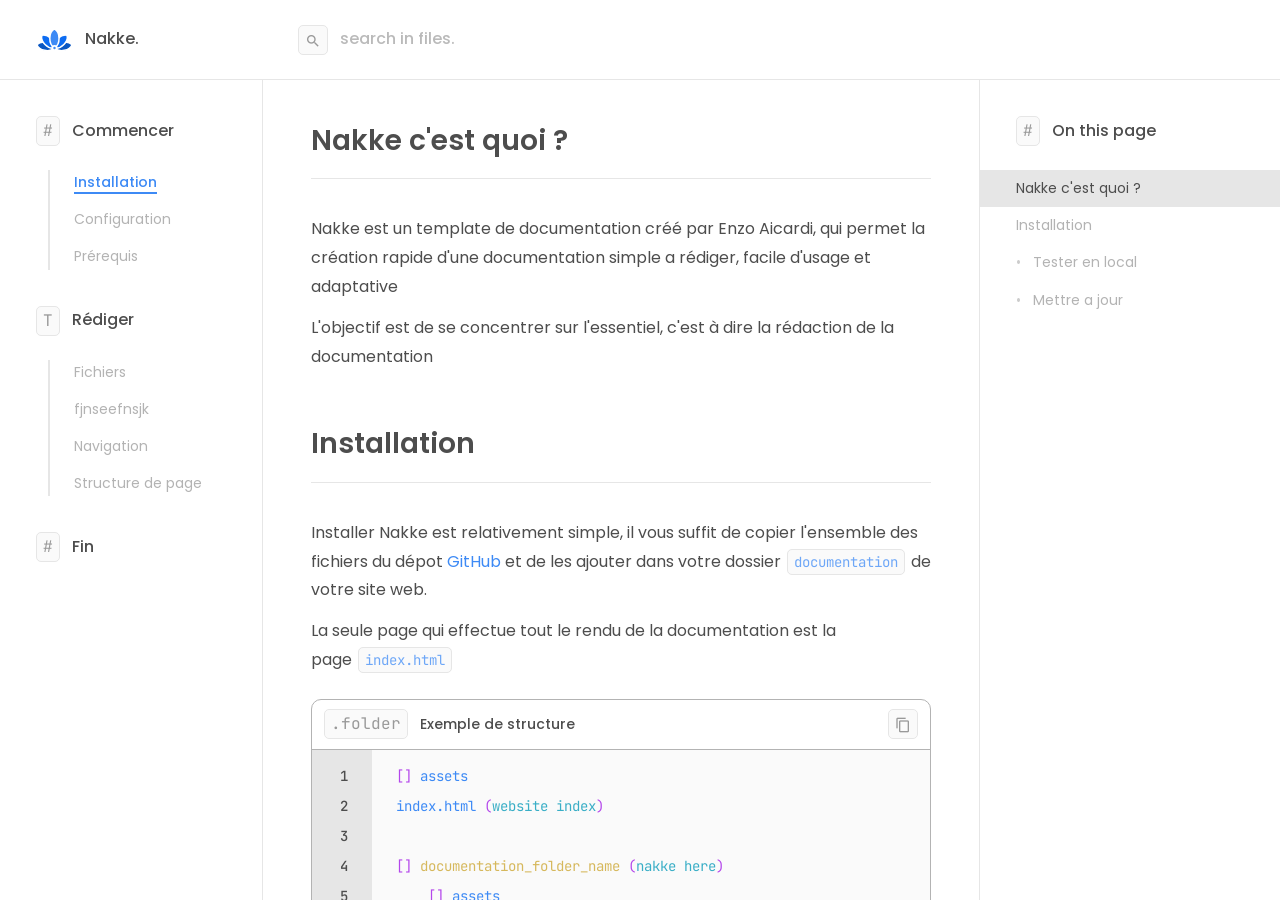
==== commit d15aa339: "changement dynamic de titre, url back to site, syntax hightlight et page empty" ====
--- a/index.html
+++ b/index.html
@@ -12,7 +12,7 @@
     <meta name="viewport" content="width=device-width, initial-scale=1.0">
 
     <!-- Change the title -->
-    <title>Nakke, the documentation std</title>
+    <title> | Nakke, the documentation std</title>
 
     <link rel="icon" type="image/png" href="./favicon.png">
     <link rel="stylesheet" href="./assets/read-only/workspace.css">
@@ -119,7 +119,7 @@
     document.body.removeAttribute('style');
 
     // You can change the footer text content and link but do not touch the structure
-    var footer = '<footer><a href="">Back to site.</a><p>Back to top.</p></footer>';
+    var footer = '<footer><a href="../">Back to site.</a><p>Back to top.</p></footer>';
 </script>
 
 <script src="./assets/read-only/scoreIt.js"></script>
--- a/assets/styles.css
+++ b/assets/styles.css
@@ -88,9 +88,15 @@
 
 @media screen and (max-width: 450px) {
     body{
+        --gap-base: 0.6px;
         --gap-small: 6px;
         --gap-normal: 10px;
-        --gap-base: 0.6px;
+    }
+    h1:hover::before,
+    h2:hover::before,
+    h3:hover::before,
+    h4:hover::before{
+        display: none;
     }
 }
 
@@ -334,29 +340,32 @@
 
         .doc-content ul li,
         .doc-content ol li{
+            display: flex;
+
             color: var(--color-05);
             padding-left: var(--gap-normal);
             list-style: none;
         }
 
-        .doc-content ol > li::before{
+        .doc-content ol > li .list-dot::before{
             content: "\203A";
         }
-        .doc-content ul > li::before{
+        .doc-content ul > li .list-dot::before{
             content: "\2022";
         }
 
-        .doc-content ul li::before,
-        .doc-content ol li::before{
-            display: block;
-            float: left;
-            height: 100%;
-            margin-right: var(--gap-medium);
-
+        .doc-content ul li .list-dot::before,
+        .doc-content ol li .list-dot::before{
             color: var(--color-03);
             font-size: var(--text-normal);
             font-weight: var(--font-semibold);
         }
+
+            .doc-content .list-dot{
+                flex: none;
+                height: 100%;
+                margin-right: var(--gap-medium);
+            }
 
         .doc-content ul ul,
         .doc-content ul ol,
@@ -424,6 +433,8 @@
         }
 
     .doc-content .content > footer{
+        user-select: none;
+        
         display: flex;
         justify-content: space-between;
         align-items: center;
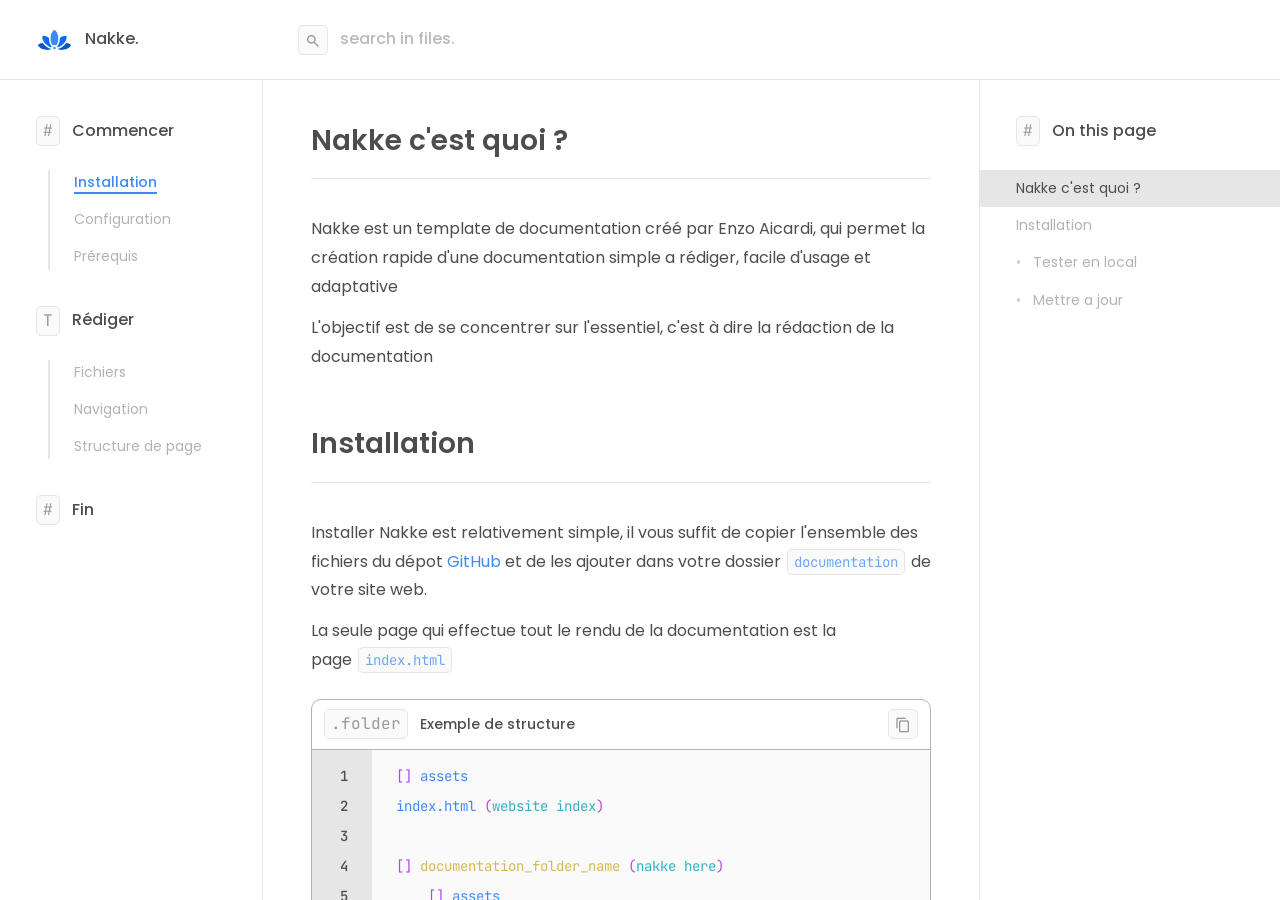
==== commit 77fcd37d: "firefox and safari compatibility" ====
--- a/index.html
+++ b/index.html
@@ -67,7 +67,7 @@
             # Sidebar navigation
             section.doc-sidebar
 
-                header.desktop [translate](no)
+                header.desktop.doc-header-left [translate](no)
                     img!.doc-site-logo [src](./logo.svg)
                     # Change header title here (2/2)
                     p.doc-site-title "Nakke."
@@ -92,7 +92,7 @@
             # Summary navigation
             section.doc-summary
 
-                header.doc-color-mode.desktop [translate](no)
+                header.doc-color-mode.desktop.doc-header-right [translate](no)
                     span.material-icons.v "light_mode"
                     span.material-icons "dark_mode"
 
--- a/assets/components.css
+++ b/assets/components.css
@@ -71,7 +71,7 @@
 .version-block{
     display: flex;
     align-items: center;
-    gap: var(--gap-small);
+    /* gap: var(--gap-small); */
 }
 
 .doc-content .version-block{
@@ -81,6 +81,7 @@
 .version-marker{
     flex: none;
     padding: 0 var(--gap-small);
+    margin-right: var(--gap-small);
 
     line-height: inherit;
     color: var(--color-30p);
@@ -216,10 +217,14 @@
 [data-core-catname]{
     display: flex;
     align-items: center;
-    gap: var(--gap-normal);
+    /* gap: var(--gap-normal); */
 
     font-weight: var(--font-medium);
 }
+
+    [data-core-catname] [data-core-marker]{
+        margin-right: var(--gap-normal);
+    }
 
 /* CODEBOX AND BLOCK */
 
@@ -235,7 +240,6 @@
     .doc-code-box header{
         display: flex;
         align-items: center;
-        gap: var(--gap-normal);
 
         height: var(--size-normal);
         padding: 0 var(--gap-normal);
@@ -243,6 +247,9 @@
         border-bottom: 1px solid var(--color-07);
     }
 
+        .doc-code-box header > *:first-child{
+            margin-right: var(--gap-normal);
+        }
         .doc-code-box header > *{
             flex: none;
         }
@@ -315,12 +322,18 @@
         display: flex;
         align-items: center;
 
+        width: -moz-max-content;
         height: var(--size-small);
         padding: 0 var(--gap-medium);
 
         font-weight: var(--font-medium);
         font-family: var(--font-mono);
         font-size: var(--text-small);
+    }
+
+    .doc-table p > *{
+        flex: none;
+        width: -moz-max-content;
     }
     
     .doc-table-col1 p{
--- a/assets/styles.css
+++ b/assets/styles.css
@@ -177,7 +177,6 @@
 
             display: flex;
             align-items: center;
-            gap: var(--gap-normal);
 
             border-bottom: var(--border);
         }
@@ -213,19 +212,21 @@
         .doc-sidebar .content{
             display: flex;
             flex-direction: column;
-            gap: var(--gap-large);
+            /* gap: var(--gap-large); */
         }
 
             .doc-sidebar .content > *{
                 flex: none;
-            }
+                margin-bottom: var(--gap-large);
+            }
+            .doc-sidebar .content > *:last-child{margin-bottom: 0;}
 
             .cat-content{
                 cursor: pointer;
 
                 display: flex;
                 flex-direction: column;
-                gap: var(--gap-normal);
+                /* gap: var(--gap-normal); */
 
                 margin-left: var(--gap-normal);
                 margin-top: var(--gap-medium);
@@ -236,6 +237,11 @@
                 font-size: var(--text-small);
                 --color-link: var(--color-07);
             }
+
+                .cat-content > *{
+                    margin-bottom: var(--gap-normal);
+                }
+                .cat-content > *:last-child {margin-bottom: 0;}
 
                 .cat-content a{
                     width: auto;
@@ -270,7 +276,14 @@
             flex: none;
             display: flex;
             align-items: center;
-            gap: var(--gap-normal);
+            /* gap: var(--gap-normal); */
+        }
+
+        .doc-header-left *:first-child{
+            margin-right: var(--gap-normal);
+        }
+        .doc-header-right *:last-child{
+            margin-left: var(--gap-normal);
         }
 
         .doc-content > header .doc-header-left{
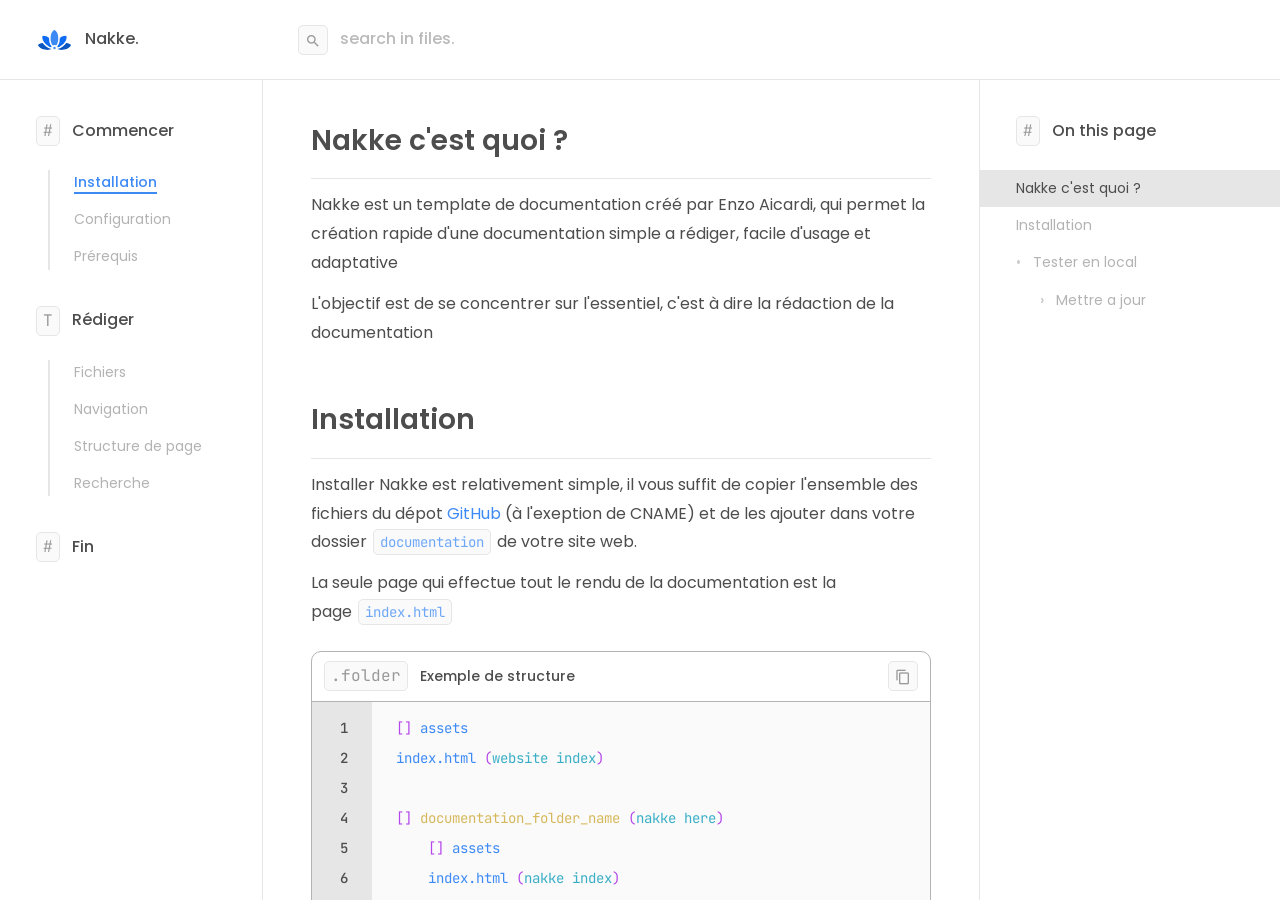
==== commit 3d0e7e46: "ajout du versionning" ====
--- a/index.html
+++ b/index.html
@@ -5,6 +5,7 @@
     You can use Ctrl (or CMD) + F "change" to find fields to modify 
 -->
 
+<!-- Change the lang here -->
 <html lang="fr">
 <head>
     <meta charset="UTF-8">
@@ -54,7 +55,8 @@
         header.doc-header.mobile.mobile-flex [translate](no)
             div.doc-header-left
                 img!.doc-site-logo [src](./logo.svg)
-                # Change header title here (1/2)
+                template(site_title)
+                # Change header title here
                 p.doc-site-title "Nakke."
                 
             div.doc-header-right.doc-color-mode
@@ -69,8 +71,7 @@
 
                 header.desktop.doc-header-left [translate](no)
                     img!.doc-site-logo [src](./logo.svg)
-                    # Change header title here (2/2)
-                    p.doc-site-title "Nakke."
+                    include(site_title)
 
                 nav.content.ns
                     
--- a/assets/workclass.css
+++ b/assets/workclass.css
@@ -122,6 +122,24 @@
 
 }
 
+@supports not (color: hsl(0, calc(0% + 100%), 100%)) {
+    body{
+        --color-00: hsla(var(--hue), var(--saturation), 0%,   var(--opacity));
+        --color-01: hsla(var(--hue), var(--saturation), 10%,  var(--opacity));
+        --color-02: hsla(var(--hue), var(--saturation), 20%,  var(--opacity));
+        --color-03: hsla(var(--hue), var(--saturation), 30%,  var(--opacity));
+        --color-05: hsla(var(--hue), var(--saturation), 50%,  var(--opacity));
+        --color-07: hsla(var(--hue), var(--saturation), 70%,  var(--opacity));
+        --color-08: hsla(var(--hue), var(--saturation), 80%,  var(--opacity));
+        --color-09: hsla(var(--hue), var(--saturation), 90%,  var(--opacity));
+        --color-1:  hsla(var(--hue), var(--saturation), 100%, var(--opacity));
+
+        --color-60p: hsl(var(--hue), 90%, 60%);
+        --color-30p: hsl(var(--hue), 90%, 70%);
+        --color-10p: hsl(var(--hue), 90%, 80%);
+    }
+}
+
 body.dark_mode{
     --s: 115%;
     --m: 1;
--- a/assets/components.css
+++ b/assets/components.css
@@ -18,6 +18,13 @@
     color: var(--color-03);
 }
 
+@supports not (color: hsl(0, calc(0% + 100%), 100%)) {
+    body{
+        --color-095: hsl(var(--hue), 0%, 95%);
+        --color-098: hsl(var(--hue), 0%, 98%);
+    }
+}
+
 ::-webkit-scrollbar {
     width: auto;
     height: calc(var(--size-small) / 5);
@@ -74,14 +81,10 @@
     /* gap: var(--gap-small); */
 }
 
-.doc-content .version-block{
-    gap: var(--gap-normal);
-}
-
 .version-marker{
     flex: none;
     padding: 0 var(--gap-small);
-    margin-right: var(--gap-small);
+    margin-right: var(--gap-normal);
 
     line-height: inherit;
     color: var(--color-30p);
@@ -90,6 +93,10 @@
 
     border-radius: var(--radius-small);
     background-color: var(--color-095);
+}
+
+.doc-sidebar .version-marker{
+    margin-right: var(--gap-small);
 }
 
 .version-marker.new{
@@ -322,7 +329,8 @@
         display: flex;
         align-items: center;
 
-        width: -moz-max-content;
+        width: max-content;
+        min-width: 100%;
         height: var(--size-small);
         padding: 0 var(--gap-medium);
 
@@ -333,7 +341,14 @@
 
     .doc-table p > *{
         flex: none;
-        width: -moz-max-content;
+        width: max-content;
+    }
+
+    @supports not (width: max-content){
+        .doc-table p,
+        .doc-table p > *{
+            width: -moz-max-content;
+        }
     }
     
     .doc-table-col1 p{
--- a/assets/styles.css
+++ b/assets/styles.css
@@ -118,10 +118,12 @@
         flex: none;
         display: flex;
         align-items: center;
-        gap: var(--gap-normal);
+        /* gap: var(--gap-normal); */
     }
 
     .doc-site-title{
+        flex: none;
+        width: max-content;
         font-weight: var(--font-medium);
     }
 
@@ -306,7 +308,7 @@
 
             display: flex;
             flex-direction: column;
-            gap: var(--gap-normal);
+            /* gap: var(--gap-normal); */
         }
 
             .doc-content .content i{
@@ -320,11 +322,12 @@
                 flex: none;
                 margin-left: var(--gap-mega);
                 margin-right: var(--gap-mega);
+                margin-bottom: var(--gap-normal);
             }
 
                 .doc-content .doc-code-box{
                     margin-top: var(--gap-normal);
-                    margin-bottom: var(--gap-normal);
+                    margin-bottom: calc(var(--gap-normal) * 2);
                 }
                 
                 .doc-content h1,
@@ -342,22 +345,28 @@
                     --color-link: var(--color-60p);
                 }
 
-        .doc-content ul,
-        .doc-content ol{
-            display: flex;
-            flex-direction: column;
-            gap: var(--gap-small);
-            margin-top: var(--gap-normal);
-            margin-bottom: var(--gap-normal);
-        }   
+            .doc-content .content ul,
+            .doc-content .content ol{
+                display: flex;
+                flex-direction: column;
+                /* gap: var(--gap-small); */
+                margin-top: var(--gap-normal);
+                margin-bottom: calc(var(--gap-normal) * 2);
+            }  
 
         .doc-content ul li,
         .doc-content ol li{
             display: flex;
+            margin-bottom: var(--gap-small);
 
             color: var(--color-05);
             padding-left: var(--gap-normal);
             list-style: none;
+        }
+
+        .doc-content ul li:last-child,
+        .doc-content ol li:last-child{
+            margin-bottom: 0;
         }
 
         .doc-content ol > li .list-dot::before{
@@ -385,11 +394,12 @@
         .doc-content ol ul,
         .doc-content ol ol{
             padding-left: var(--gap-large);
+            margin-bottom: var(--gap-normal);
         }
 
         .doc-content .content img{
             margin-top: var(--gap-medium);
-            margin-bottom: var(--gap-medium);
+            margin-bottom: calc(var(--gap-normal) + var(--gap-medium));
 
             /* width: max-content; */
             max-width: calc(100% - var(--gap-mega) * 2);
@@ -400,6 +410,30 @@
             border-radius: var(--radius-small);
         }
 
+        .doc-content .content dfn{
+            max-width: max-content;
+            padding: var(--gap-small) var(--gap-normal);
+            
+            font-size: var(--text-small);
+            color: var(--color-05);
+            font-style: italic;
+
+            border-radius: var(--radius-normal);
+            border: 1px solid var(--color-07);
+        }
+
+        .doc-content .content dfn::before{
+            content: "> ";
+            font-style: normal;
+            color: var(--color-60p);
+        }
+
+        @supports not (width: max-content){
+            .doc-content .content dfn{
+                max-width: -moz-max-content;
+            }
+        }
+
     .doc-table-container{
         margin: var(--gap-medium) 0;
         max-width: calc(100% - var(--gap-mega) * 2);
@@ -407,14 +441,15 @@
     }
 
     .doc-content table{
-        table-layout: fixed;
+        table-layout: auto;
         border-collapse: collapse;
 
-        width: max-content;
+        /* width: max-content; */
         border-radius: var(--radius-small);
     }
 
         .doc-content table td{
+            display: table-cell;
             max-width: calc(var(--size-large) * 3);
             padding: var(--gap-small) var(--gap-normal);
 
@@ -468,15 +503,42 @@
     .doc-content .content > [data-flex="center"]{ align-self: center; }
     .doc-content .content > [data-flex="right"]{ align-self: flex-end; }
 
+    .doc-content .doc-available-versions{
+        display: flex;
+        align-items: center;
+        flex-wrap: wrap;
+
+        margin: 0;
+        padding: var(--gap-normal) var(--gap-mega);
+
+        color: var(--color-1);
+        background-color: var(--color-03);
+    }
+        .doc-available-versions > *{
+            flex: none;
+            margin-right: var(--gap-normal);
+        }
+
+        .doc-available-versions > p,
+        .doc-available-versions > a{
+            padding: 0 var(--gap-normal);
+            border-radius: var(--radius-small);
+            background-color: var(--color-02);
+        }
+
     /* search */
 
     .doc-content .doc-search{
         cursor: pointer;
         display: flex;
         flex-direction: column;
-        gap: var(--gap-normal);
+        /* gap: var(--gap-normal); */
         margin-top: var(--gap-medium);
     }
+
+        .doc-content .doc-search > *{
+            margin-bottom: var(--gap-normal);
+        }
 
         .doc-search:hover .doc-search-desc{
             background-color: var(--color-095);
@@ -485,13 +547,14 @@
         .doc-content .doc-search header{
             display: flex;
             align-items: center;
-            gap: var(--gap-normal);
+            /* gap: var(--gap-normal); */
             padding: 0 var(--gap-normal);
         }
 
             .doc-search header h5{
                 font-size: var(--font-normal);
                 font-weight: var(--font-semibold);
+                margin-left: var(--gap-normal);
             }
 
         .doc-content .doc-search-desc{
--- a/assets/code.css
+++ b/assets/code.css
@@ -9,6 +9,7 @@
     --code-attribute: hsl(calc(var(--code-hue) + 280), 60%, 60%);
     --code-class: hsl(calc(var(--code-hue) + 65), 60%, 50%);
     --code-keyword: hsl(calc(var(--code-hue) + 280), 80%, 60%);
+
     --code-string: hsl(calc(var(--code-hue) + 30), 70%, 60%);
 
     --code-comment: var(--color-07);
@@ -17,6 +18,20 @@
     --code-function: hsl(calc(var(--code-hue) + 45), 60%, 60%);
     --code-declaration: hsl(calc(var(--code-hue) + 190), 55%, 50%);
 
+}
+
+@supports not (color: hsl(0, calc(0% + 100%), 100%)) {
+    /* default color compatibility */
+    body {
+        --code-tag: hsl(0, 70%, 60%);
+        --code-attribute: hsl(280, 60%, 60%);
+        --code-class: hsl(65, 60%, 50%);
+        --code-keyword: hsl(280, 80%, 60%);
+        --code-string: hsl(30, 70%, 60%);
+        --code-regex: hsl(30, 60%, 50%);
+        --code-function: hsl(45, 60%, 60%);
+        --code-declaration: hsl(190, 55%, 50%);
+    }
 }
 
 /* overwrite default code color */
